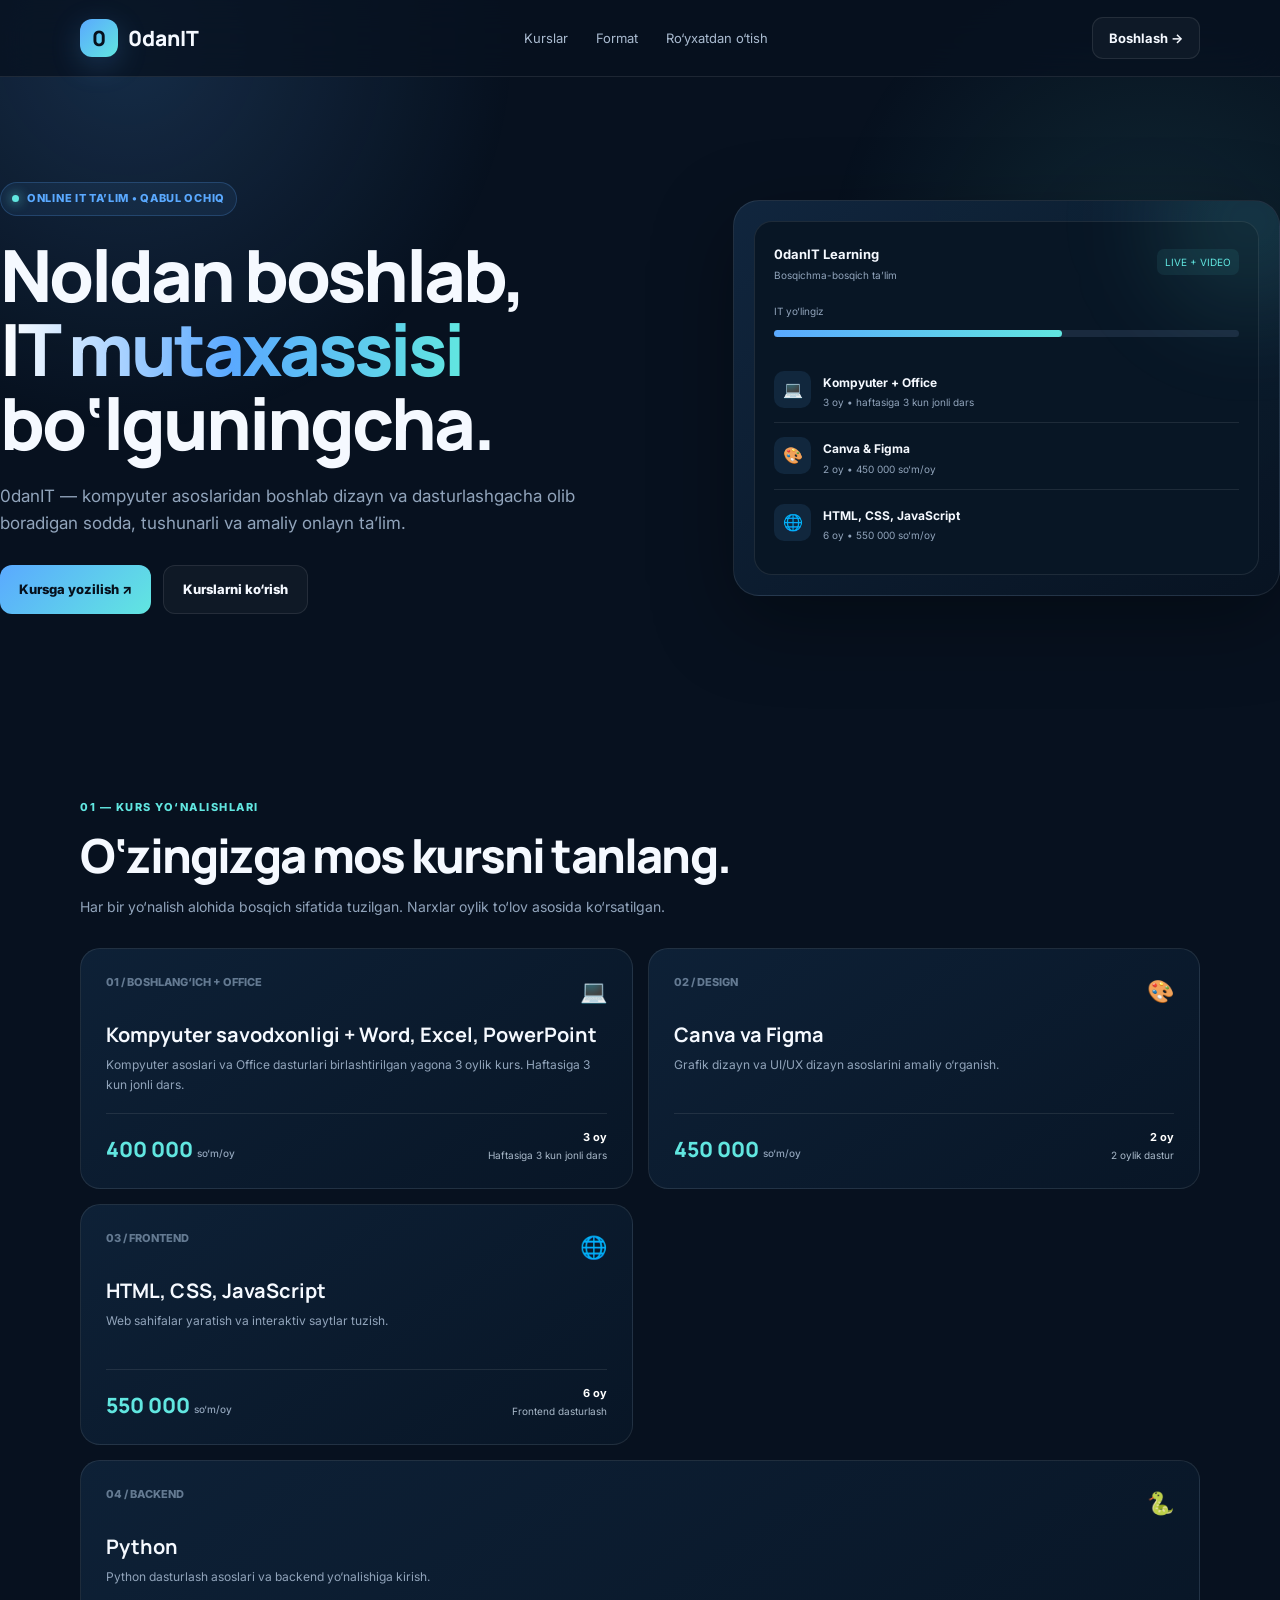
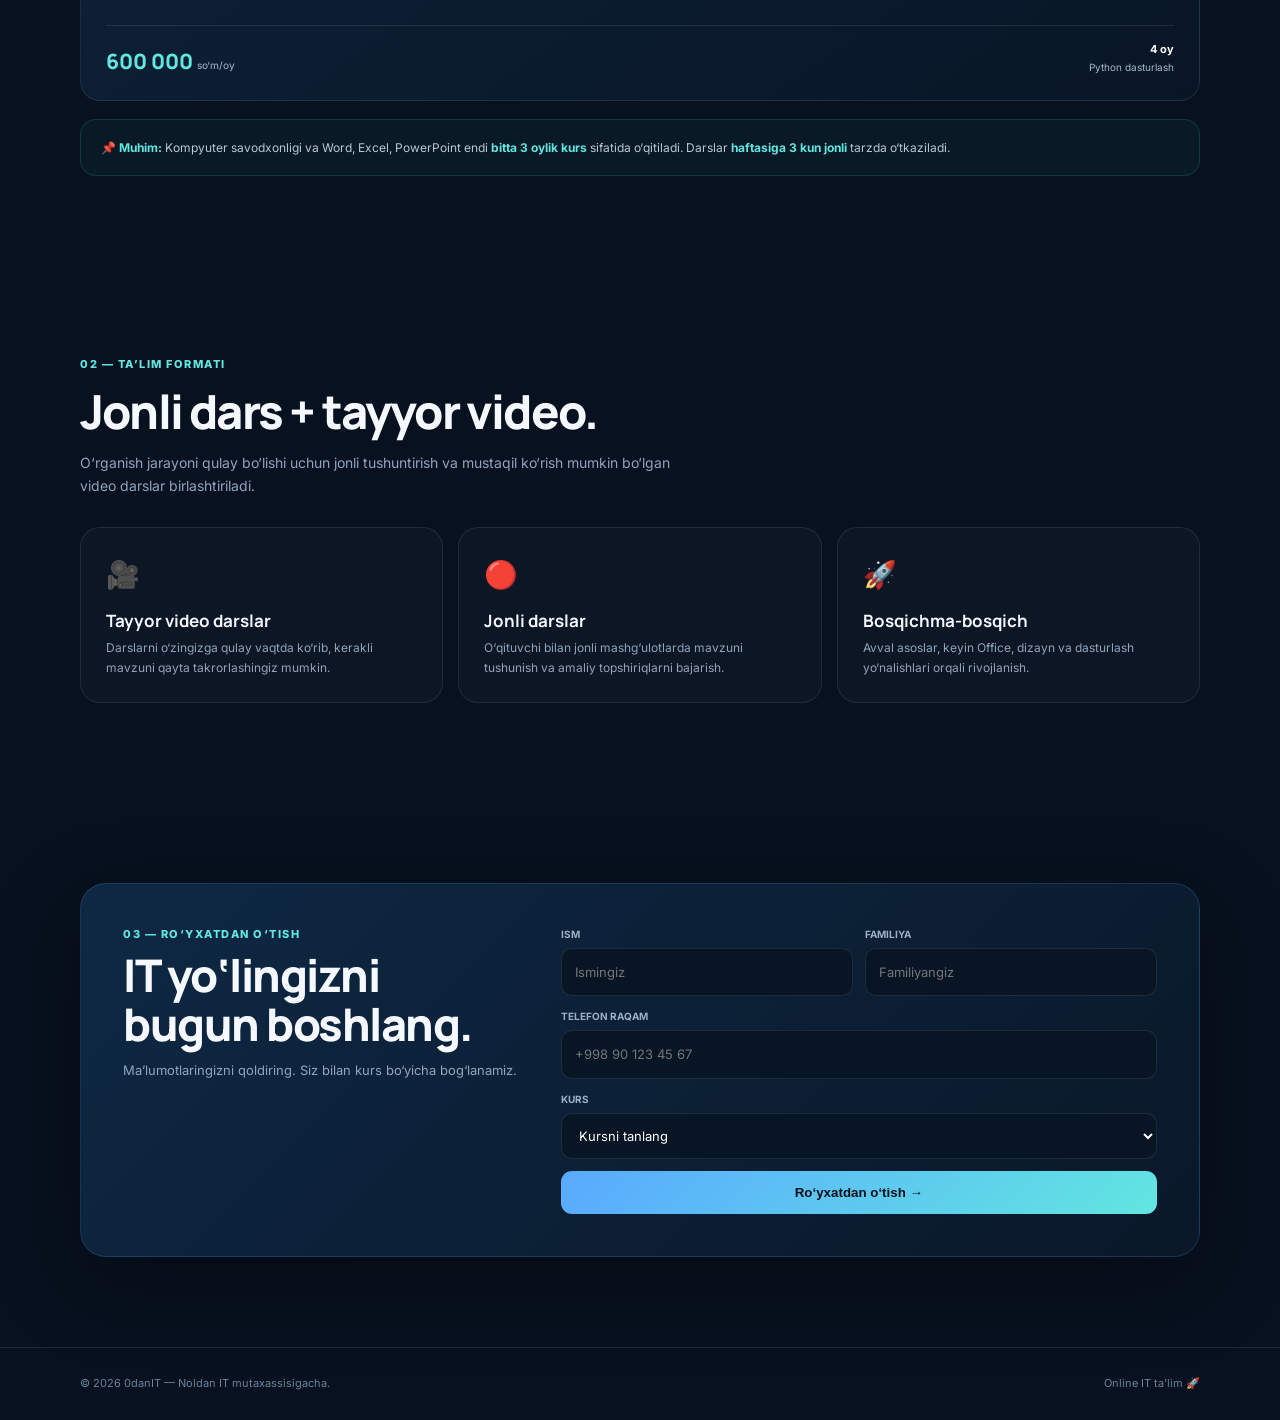
==== index.html @ f0aab4a1 "Deploy 0danIT frontend" ====
<!DOCTYPE html>
<html lang="uz">
<head>
<meta charset="UTF-8">
<meta name="viewport" content="width=device-width, initial-scale=1.0">
<meta name="description" content="0danIT — noldan boshlab IT mutaxassisi bo‘lishgacha bo‘lgan onlayn IT kurslar.">
<title>0danIT — Noldan IT mutaxassisigacha</title>
<link rel="stylesheet" href="css/style.css">
</head>
<body>
<header>
<div class="container"><nav>
<a class="logo" href="#"><span class="logo-mark">0</span>0danIT</a>
<div class="links"><a href="#kurslar">Kurslar</a><a href="#format">Format</a><a href="#royxat">Ro‘yxatdan o‘tish</a></div>
<a class="nav-cta" href="#royxat">Boshlash →</a>
</nav></div>
</header>

<main>
<section class="hero">
<div class="container" style="display:contents">
<div>
<div class="badge"><i></i> ONLINE IT TA’LIM • QABUL OCHIQ</div>
<h1>Noldan boshlab,<br><span class="grad">IT mutaxassisi</span> bo‘lguningcha.</h1>
<p>0danIT — kompyuter asoslaridan boshlab dizayn va dasturlashgacha olib boradigan sodda, tushunarli va amaliy onlayn ta’lim.</p>
<div class="actions"><a class="btn primary" href="#royxat">Kursga yozilish ↗</a><a class="btn secondary" href="#kurslar">Kurslarni ko‘rish</a></div>
</div>
<div class="hero-visual"><div class="dashboard">
<div class="topline"><div><b style="font-size:13px">0danIT Learning</b><small style="display:block;color:var(--muted);font-size:10px">Bosqichma-bosqich ta’lim</small></div><span class="mini">LIVE + VIDEO</span></div>
<div style="font-size:10px;color:var(--muted)">IT yo‘lingiz</div><div class="track"><span></span></div>
<div class="module"><div class="ico">💻</div><div><b>Kompyuter + Office</b><small>3 oy • haftasiga 3 kun jonli dars</small></div></div>
<div class="module"><div class="ico">🎨</div><div><b>Canva & Figma</b><small>2 oy • 450 000 so‘m/oy</small></div></div>
<div class="module"><div class="ico">🌐</div><div><b>HTML, CSS, JavaScript</b><small>6 oy • 550 000 so‘m/oy</small></div></div>
</div></div>
</div>
</section>

<section id="kurslar">
<div class="container">
<div class="heading"><div class="eyebrow">01 — Kurs yo‘nalishlari</div><h2>O‘zingizga mos kursni tanlang.</h2><p>Har bir yo‘nalish alohida bosqich sifatida tuzilgan. Narxlar oylik to‘lov asosida ko‘rsatilgan.</p></div>
<div class="courses">
<article class="course"><div class="course-head"><span class="num">01 / BOSHLANG‘ICH + OFFICE</span><span class="emoji">💻</span></div><h3>Kompyuter savodxonligi + Word, Excel, PowerPoint</h3><p>Kompyuter asoslari va Office dasturlari birlashtirilgan yagona 3 oylik kurs. Haftasiga 3 kun jonli dars.</p><div class="meta"><div class="price">400 000 <small>so‘m/oy</small></div><div class="duration"><b>3 oy</b>Haftasiga 3 kun jonli dars</div></div></article>
<article class="course"><div class="course-head"><span class="num">02 / DESIGN</span><span class="emoji">🎨</span></div><h3>Canva va Figma</h3><p>Grafik dizayn va UI/UX dizayn asoslarini amaliy o‘rganish.</p><div class="meta"><div class="price">450 000 <small>so‘m/oy</small></div><div class="duration"><b>2 oy</b>2 oylik dastur</div></div></article>
<article class="course"><div class="course-head"><span class="num">03 / FRONTEND</span><span class="emoji">🌐</span></div><h3>HTML, CSS, JavaScript</h3><p>Web sahifalar yaratish va interaktiv saytlar tuzish.</p><div class="meta"><div class="price">550 000 <small>so‘m/oy</small></div><div class="duration"><b>6 oy</b>Frontend dasturlash</div></div></article>
<article class="course" style="grid-column:1/-1"><div class="course-head"><span class="num">04 / BACKEND</span><span class="emoji">🐍</span></div><h3>Python</h3><p>Python dasturlash asoslari va backend yo‘nalishiga kirish.</p><div class="meta"><div class="price">600 000 <small>so‘m/oy</small></div><div class="duration"><b>4 oy</b>Python dasturlash</div></div></article>
</div>
<div class="notice"><b>📌 Muhim:</b> Kompyuter savodxonligi va Word, Excel, PowerPoint endi <b>bitta 3 oylik kurs</b> sifatida o‘qitiladi. Darslar <b>haftasiga 3 kun jonli</b> tarzda o‘tkaziladi.</div>
</div>
</section>

<section id="format">
<div class="container">
<div class="heading"><div class="eyebrow">02 — Ta’lim formati</div><h2>Jonli dars + tayyor video.</h2><p>O‘rganish jarayoni qulay bo‘lishi uchun jonli tushuntirish va mustaqil ko‘rish mumkin bo‘lgan video darslar birlashtiriladi.</p></div>
<div class="format">
<div class="format-card"><div class="format-icon">🎥</div><h3>Tayyor video darslar</h3><p>Darslarni o‘zingizga qulay vaqtda ko‘rib, kerakli mavzuni qayta takrorlashingiz mumkin.</p></div>
<div class="format-card"><div class="format-icon">🔴</div><h3>Jonli darslar</h3><p>O‘qituvchi bilan jonli mashg‘ulotlarda mavzuni tushunish va amaliy topshiriqlarni bajarish.</p></div>
<div class="format-card"><div class="format-icon">🚀</div><h3>Bosqichma-bosqich</h3><p>Avval asoslar, keyin Office, dizayn va dasturlash yo‘nalishlari orqali rivojlanish.</p></div>
</div>
</div>
</section>

<section id="royxat">
<div class="container">
<div class="register">
<div><div class="eyebrow">03 — Ro‘yxatdan o‘tish</div><h2>IT yo‘lingizni bugun boshlang.</h2><p>Ma’lumotlaringizni qoldiring. Siz bilan kurs bo‘yicha bog‘lanamiz.</p></div>
<form id="registerForm">
<div class="field"><label>ISM</label><input name="firstName" placeholder="Ismingiz" required></div>
<div class="field"><label>FAMILIYA</label><input name="lastName" placeholder="Familiyangiz" required></div>
<div class="field full"><label>TELEFON RAQAM</label><input id="phone" name="phone" type="tel" placeholder="+998 90 123 45 67" required></div>
<div class="field full"><label>KURS</label><select name="course" required><option value="">Kursni tanlang</option><option>Kompyuter savodxonligi + Word, Excel, PowerPoint</option><option>Canva va Figma</option><option>HTML, CSS, JavaScript</option><option>Python</option></select></div>
<button class="submit" type="submit">Ro‘yxatdan o‘tish →</button>
<div class="success" id="success">✓ Ma’lumotlaringiz qabul qilindi. Tez orada siz bilan bog‘lanamiz.</div>
</form>
</div>
</div>
</section>
</main>

<footer><div class="container foot"><div>© 2026 0danIT — Noldan IT mutaxassisigacha.</div><div>Online IT ta’lim 🚀</div></div></footer>

<script>
const phone=document.getElementById('phone');
phone.addEventListener('input',()=>{
 let v=phone.value.replace(/\D/g,'');
 if(v.startsWith('998'))v=v.slice(3);
 v=v.slice(0,9); let x='+998';
 if(v)x+=' '+v.slice(0,2); if(v.length>2)x+=' '+v.slice(2,5);
 if(v.length>5)x+=' '+v.slice(5,7); if(v.length>7)x+=' '+v.slice(7,9);
 phone.value=x;
});
document.getElementById('registerForm').addEventListener('submit',e=>{
 e.preventDefault();
 document.getElementById('success').style.display='block';
 e.target.querySelector('.submit').textContent='Ro‘yxatdan o‘tildi ✓';
});
</script>
</body>
</html>
---- css/style.css ----
@import url('https://fonts.googleapis.com/css2?family=Inter:wght@400;500;600;700;800&family=Manrope:wght@700;800&display=swap');
:root{
  --bg:#07111f;--bg2:#0b1728;--card:#0d1d31;--card2:#10243b;
  --text:#f5f9ff;--muted:#91a4bb;--blue:#5aa9ff;--cyan:#61e6e0;
  --line:rgba(255,255,255,.09);--shadow:0 25px 80px rgba(0,0,0,.35);
}
*{box-sizing:border-box;margin:0;padding:0}
html{scroll-behavior:smooth}
body{font-family:Inter,sans-serif;background:var(--bg);color:var(--text);line-height:1.6}
body:before{content:"";position:fixed;inset:0;z-index:-2;background:
radial-gradient(circle at 10% 5%,rgba(90,169,255,.18),transparent 27%),
radial-gradient(circle at 90% 30%,rgba(97,230,224,.10),transparent 25%)}
a{text-decoration:none;color:inherit}.container{width:min(1120px,calc(100% - 36px));margin:auto}
header{position:sticky;top:0;z-index:20;background:rgba(7,17,31,.78);backdrop-filter:blur(18px);border-bottom:1px solid var(--line)}
nav{height:76px;display:flex;align-items:center;justify-content:space-between}
.logo{display:flex;align-items:center;gap:10px;font:800 21px Manrope}.logo-mark{width:38px;height:38px;border-radius:12px;display:grid;place-items:center;background:linear-gradient(135deg,var(--blue),var(--cyan));color:#06101c;box-shadow:0 8px 30px rgba(90,169,255,.22)}
.links{display:flex;gap:28px;color:#aabbd0;font-size:13px}.links a:hover{color:#fff}
.nav-cta{padding:10px 16px;border:1px solid var(--line);border-radius:11px;font-size:13px;font-weight:700;background:rgba(255,255,255,.035)}
.hero{padding:105px 0 95px;display:grid;grid-template-columns:1.1fr .9fr;gap:65px;align-items:center}
.badge{display:inline-flex;align-items:center;gap:8px;padding:7px 11px;border-radius:999px;background:rgba(90,169,255,.08);border:1px solid rgba(90,169,255,.22);color:var(--blue);font-size:11px;font-weight:800;letter-spacing:.7px;margin-bottom:22px}
.badge i{width:7px;height:7px;border-radius:50%;background:var(--cyan);box-shadow:0 0 12px var(--cyan)}
h1{font:800 clamp(43px,6vw,72px)/1.03 Manrope;letter-spacing:-3px}.grad{background:linear-gradient(90deg,#fff,var(--blue),var(--cyan));color:transparent;background-clip:text;-webkit-background-clip:text}
.hero p{max-width:590px;color:var(--muted);font-size:17px;margin:23px 0 28px}
.actions{display:flex;gap:12px;flex-wrap:wrap}.btn{padding:13px 19px;border-radius:12px;font-size:13px;font-weight:800;display:inline-flex;align-items:center;gap:8px}.primary{background:linear-gradient(135deg,var(--blue),var(--cyan));color:#06101c}.secondary{border:1px solid var(--line);background:rgba(255,255,255,.035)}
.hero-visual{border:1px solid var(--line);background:linear-gradient(145deg,rgba(17,39,63,.96),rgba(8,20,34,.96));padding:20px;border-radius:26px;box-shadow:var(--shadow);position:relative;overflow:hidden}
.hero-visual:after{content:"";position:absolute;width:180px;height:180px;right:-60px;top:-70px;background:rgba(97,230,224,.13);filter:blur(50px);border-radius:50%}
.dashboard{border:1px solid var(--line);border-radius:18px;background:#081625;padding:19px}.topline{display:flex;justify-content:space-between;align-items:center;margin-bottom:20px}.mini{font-size:10px;color:var(--cyan);background:rgba(97,230,224,.08);padding:5px 8px;border-radius:7px}
.track{height:7px;background:#1a2a3e;border-radius:99px;margin:11px 0 20px}.track span{display:block;width:62%;height:100%;border-radius:99px;background:linear-gradient(90deg,var(--blue),var(--cyan))}
.module{display:flex;gap:12px;align-items:center;padding:12px 0;border-bottom:1px solid var(--line)}.module:last-child{border:0}.ico{width:37px;height:37px;border-radius:10px;background:#11273d;display:grid;place-items:center}.module b{font-size:12px}.module small{display:block;color:var(--muted);font-size:10px}
section{padding:90px 0}.heading{margin-bottom:30px}.eyebrow{font-size:11px;letter-spacing:1.5px;color:var(--cyan);font-weight:800;text-transform:uppercase}.heading h2{font:800 clamp(31px,4vw,47px) Manrope;letter-spacing:-1.8px;margin-top:6px}.heading p{color:var(--muted);font-size:14px;max-width:600px;margin-top:9px}
.courses{display:grid;grid-template-columns:repeat(2,1fr);gap:15px}.course{padding:25px;border:1px solid var(--line);border-radius:20px;background:linear-gradient(145deg,rgba(15,35,57,.9),rgba(9,23,39,.9));transition:.25s}.course:hover{transform:translateY(-4px);border-color:rgba(90,169,255,.35)}
.course-head{display:flex;justify-content:space-between}.num{font-size:11px;color:#647a92;font-weight:800}.emoji{font-size:22px}.course h3{font:700 20px Manrope;margin:12px 0 7px}.course p{font-size:12px;color:var(--muted);min-height:40px}
.meta{display:flex;justify-content:space-between;align-items:end;border-top:1px solid var(--line);margin-top:18px;padding-top:15px}.price{font:800 21px Manrope;color:var(--cyan)}.price small{font:500 10px Inter;color:var(--muted)}.duration{font-size:10px;color:#a9b9ca;text-align:right}.duration b{display:block;color:#fff;font-size:11px}
.notice{margin-top:18px;padding:18px 20px;border:1px solid rgba(97,230,224,.15);border-radius:16px;background:rgba(97,230,224,.04);font-size:12px;color:#b7c8d7}.notice b{color:var(--cyan)}
.format{display:grid;grid-template-columns:repeat(3,1fr);gap:15px}.format-card{padding:25px;border:1px solid var(--line);border-radius:20px;background:rgba(255,255,255,.025)}.format-icon{font-size:27px}.format-card h3{font:700 17px Manrope;margin:13px 0 6px}.format-card p{font-size:12px;color:var(--muted)}
.register{display:grid;grid-template-columns:.8fr 1.2fr;gap:40px;padding:42px;border-radius:26px;border:1px solid rgba(90,169,255,.18);background:linear-gradient(135deg,#0e2844,#0a1829);box-shadow:var(--shadow)}
.register h2{font:800 clamp(30px,4vw,45px)/1.08 Manrope;letter-spacing:-1.5px;margin-top:8px}.register p{color:var(--muted);font-size:13px;margin-top:12px}
form{display:grid;grid-template-columns:1fr 1fr;gap:12px}.field{display:flex;flex-direction:column;gap:6px}.full{grid-column:1/-1}label{font-size:10px;color:#9cafc3;font-weight:700}input,select{border:1px solid var(--line);background:#071525;color:#fff;border-radius:11px;padding:13px;outline:none;font:inherit;font-size:13px}input:focus,select:focus{border-color:rgba(90,169,255,.65)}select option{background:#071525}.submit{grid-column:1/-1;border:0;border-radius:11px;padding:14px;background:linear-gradient(135deg,var(--blue),var(--cyan));font-weight:800;color:#06101c;cursor:pointer}.success{display:none;grid-column:1/-1;padding:10px;border-radius:9px;background:rgba(97,230,224,.08);color:var(--cyan);font-size:11px;text-align:center}
footer{border-top:1px solid var(--line);padding:27px 0;color:#6f8298;font-size:11px}.foot{display:flex;justify-content:space-between}
@media(max-width:820px){.hero{grid-template-columns:1fr;padding-top:65px}.links{display:none}.courses{grid-template-columns:1fr}.format{grid-template-columns:1fr}.register{grid-template-columns:1fr;padding:28px}}
@media(max-width:560px){.container{width:calc(100% - 26px)}.hero{padding-bottom:55px}h1{letter-spacing:-2px}.hero p{font-size:15px}.register{border-radius:20px}.form{grid-template-columns:1fr}form{grid-template-columns:1fr}.full,.submit,.success{grid-column:auto}.foot{display:block}.foot div+div{margin-top:6px}}
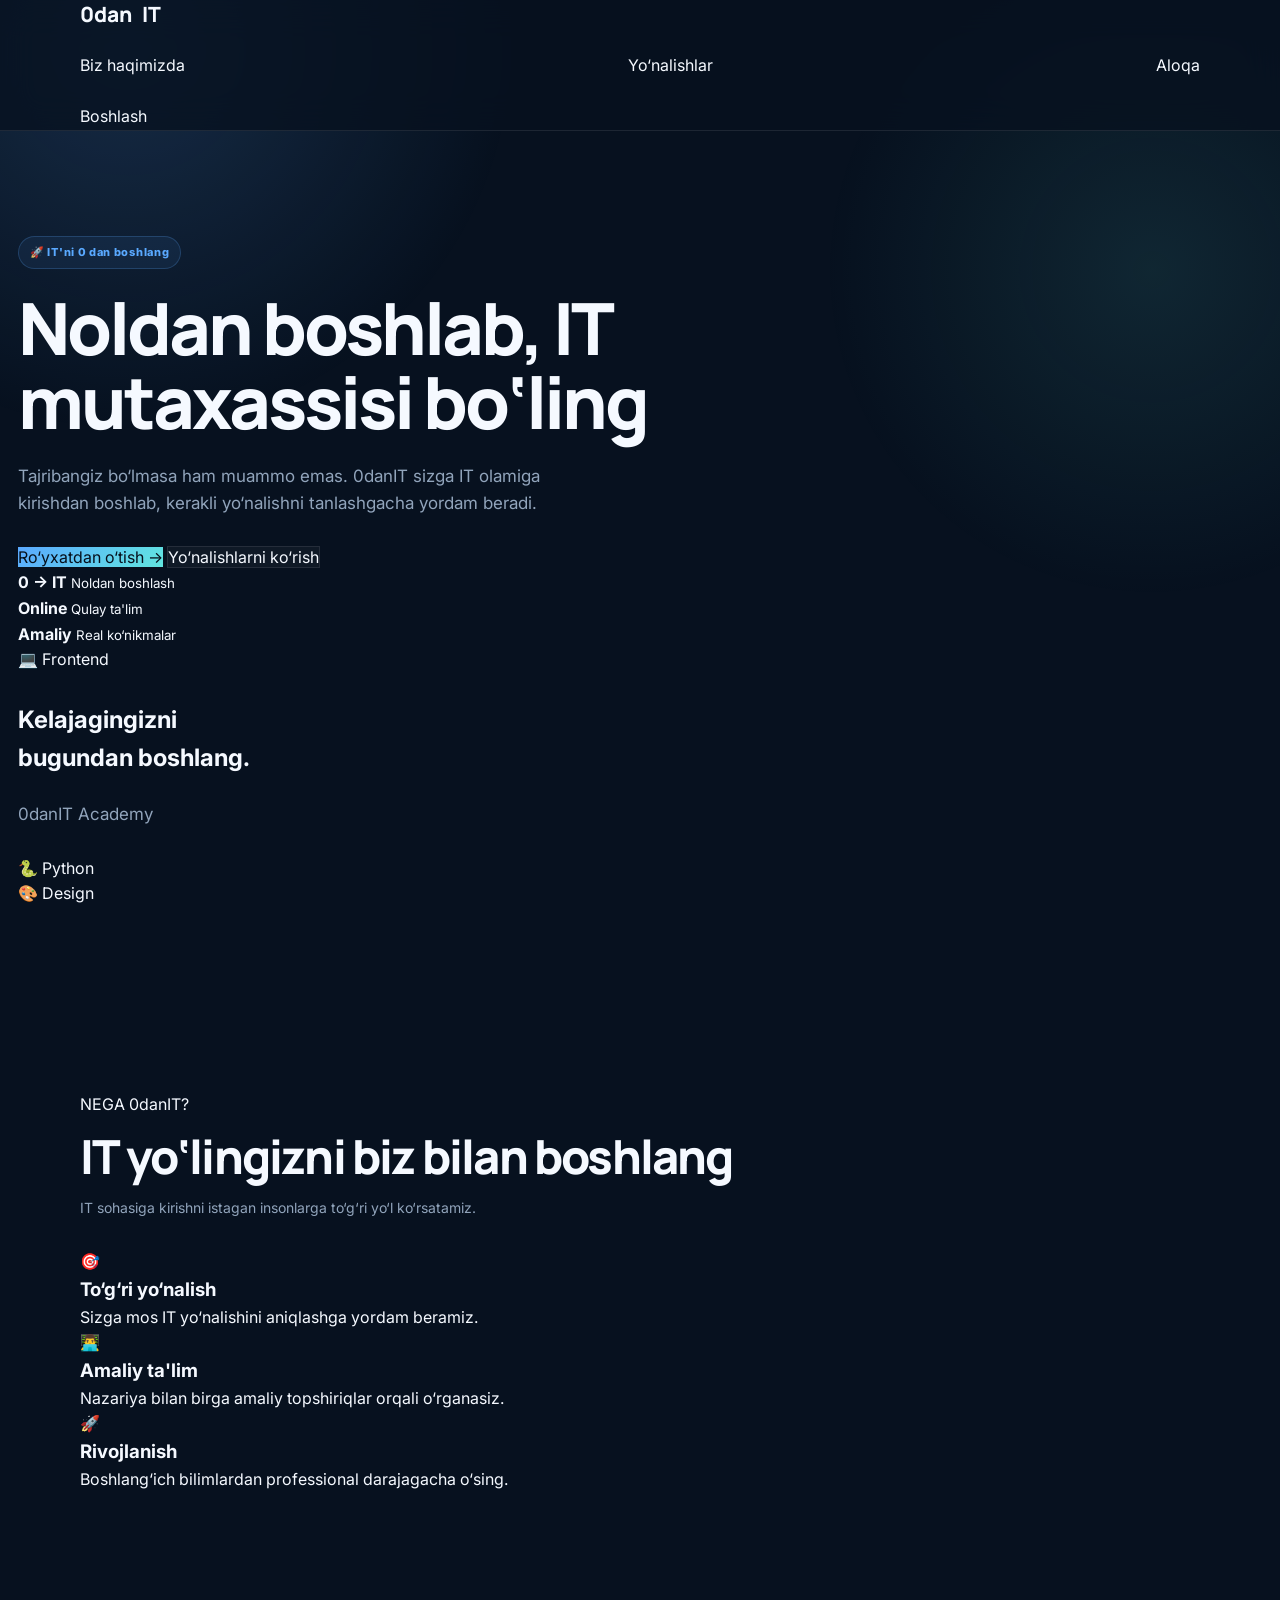
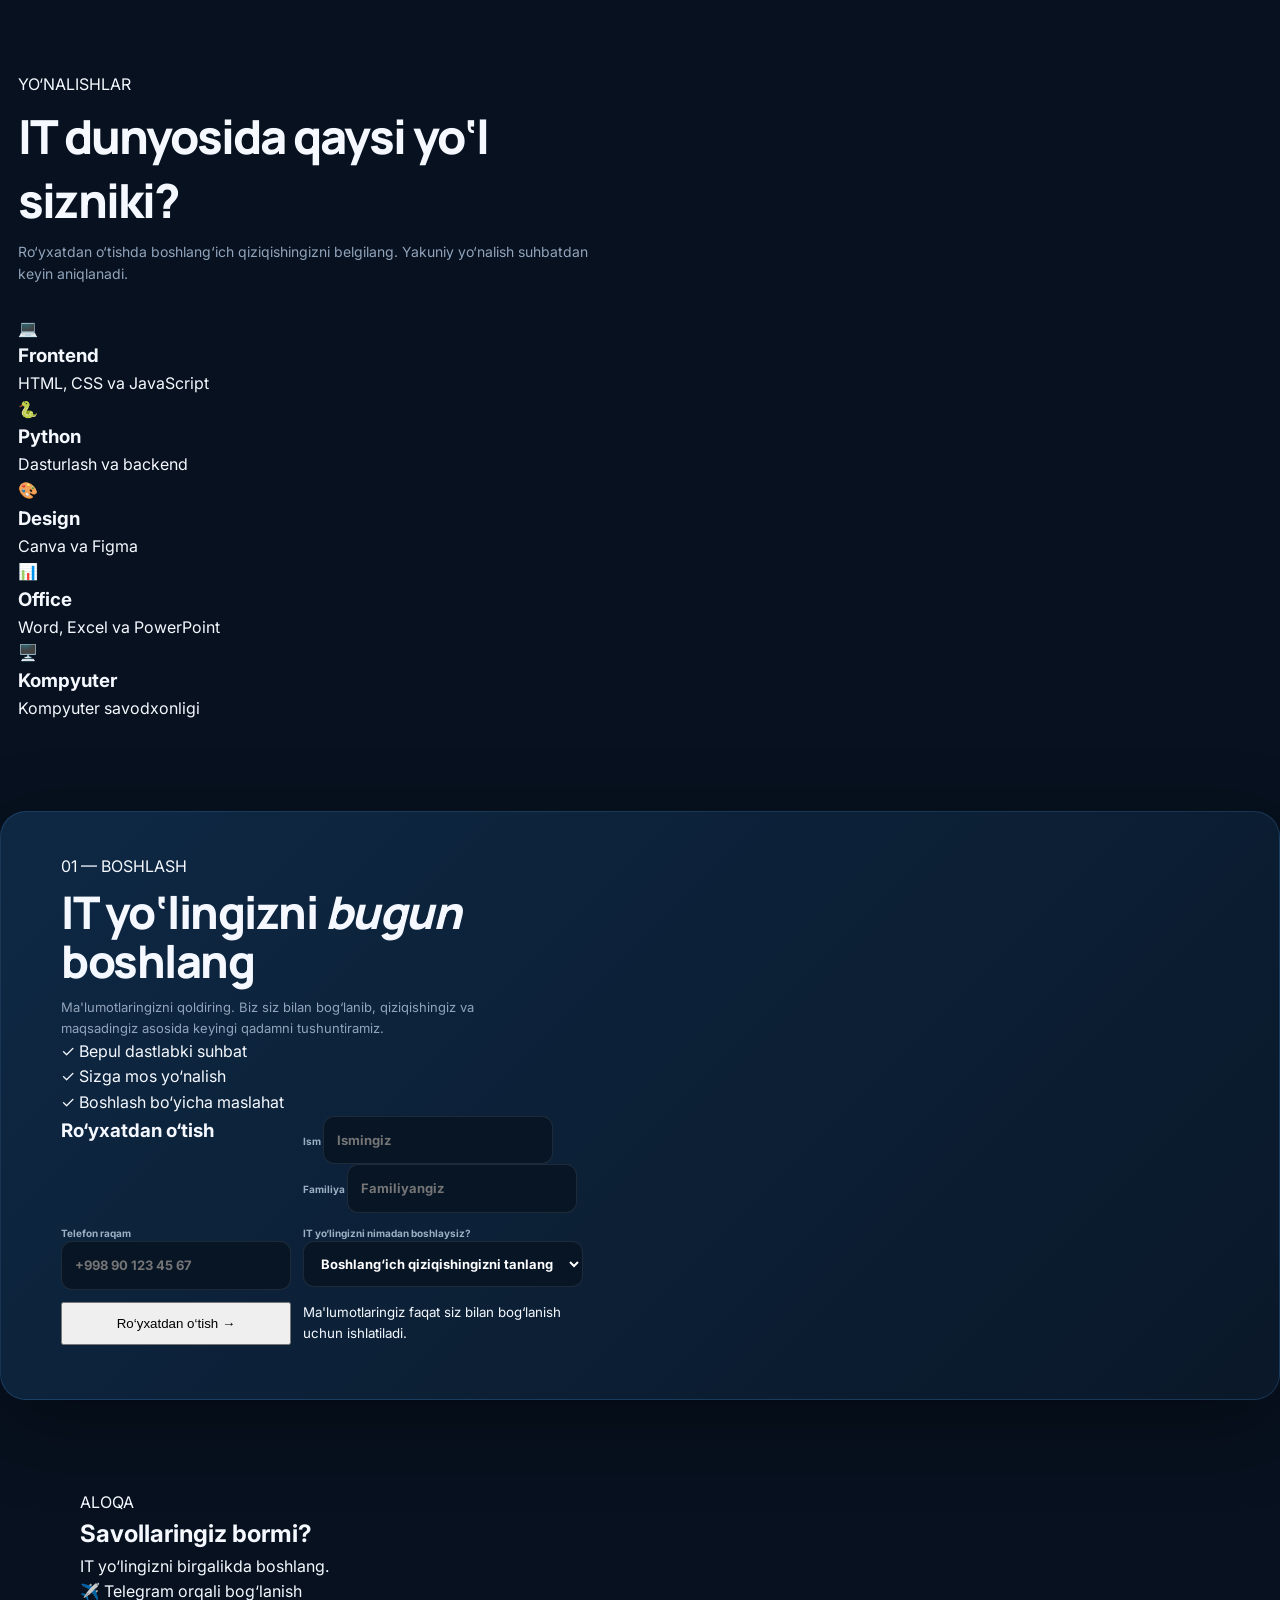
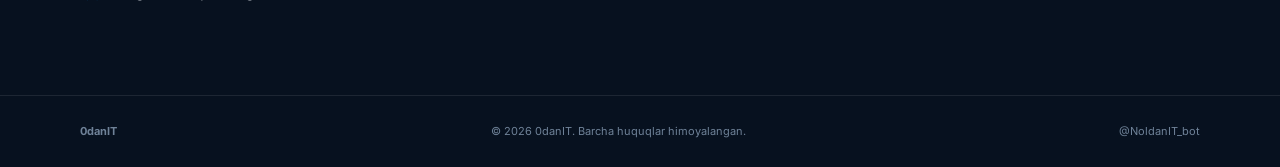
==== commit 54ca4a53: "Update index.html - clean new version" ====
--- a/index.html
+++ b/index.html
@@ -1,98 +1,185 @@
 <!DOCTYPE html>
 <html lang="uz">
 <head>
-<meta charset="UTF-8">
-<meta name="viewport" content="width=device-width, initial-scale=1.0">
-<meta name="description" content="0danIT — noldan boshlab IT mutaxassisi bo‘lishgacha bo‘lgan onlayn IT kurslar.">
-<title>0danIT — Noldan IT mutaxassisigacha</title>
-<link rel="stylesheet" href="css/style.css">
+  <meta charset="UTF-8">
+  <meta name="viewport" content="width=device-width, initial-scale=1.0">
+  <title>0danIT — Noldan IT mutaxassisigacha</title>
+  <link rel="stylesheet" href="css/style.css">
 </head>
 <body>
-<header>
-<div class="container"><nav>
-<a class="logo" href="#"><span class="logo-mark">0</span>0danIT</a>
-<div class="links"><a href="#kurslar">Kurslar</a><a href="#format">Format</a><a href="#royxat">Ro‘yxatdan o‘tish</a></div>
-<a class="nav-cta" href="#royxat">Boshlash →</a>
-</nav></div>
-</header>
+  <header>
+    <div class="container nav">
+      <a class="logo" href="#"><span>0dan</span>IT</a>
+      <nav>
+        <a href="#about">Biz haqimizda</a>
+        <a href="#courses">Yo‘nalishlar</a>
+        <a href="#contact">Aloqa</a>
+      </nav>
+      <a class="nav-btn" href="#register">Boshlash</a>
+    </div>
+  </header>
 
-<main>
-<section class="hero">
-<div class="container" style="display:contents">
-<div>
-<div class="badge"><i></i> ONLINE IT TA’LIM • QABUL OCHIQ</div>
-<h1>Noldan boshlab,<br><span class="grad">IT mutaxassisi</span> bo‘lguningcha.</h1>
-<p>0danIT — kompyuter asoslaridan boshlab dizayn va dasturlashgacha olib boradigan sodda, tushunarli va amaliy onlayn ta’lim.</p>
-<div class="actions"><a class="btn primary" href="#royxat">Kursga yozilish ↗</a><a class="btn secondary" href="#kurslar">Kurslarni ko‘rish</a></div>
-</div>
-<div class="hero-visual"><div class="dashboard">
-<div class="topline"><div><b style="font-size:13px">0danIT Learning</b><small style="display:block;color:var(--muted);font-size:10px">Bosqichma-bosqich ta’lim</small></div><span class="mini">LIVE + VIDEO</span></div>
-<div style="font-size:10px;color:var(--muted)">IT yo‘lingiz</div><div class="track"><span></span></div>
-<div class="module"><div class="ico">💻</div><div><b>Kompyuter + Office</b><small>3 oy • haftasiga 3 kun jonli dars</small></div></div>
-<div class="module"><div class="ico">🎨</div><div><b>Canva & Figma</b><small>2 oy • 450 000 so‘m/oy</small></div></div>
-<div class="module"><div class="ico">🌐</div><div><b>HTML, CSS, JavaScript</b><small>6 oy • 550 000 so‘m/oy</small></div></div>
-</div></div>
-</div>
-</section>
+  <main>
+    <!-- HERO -->
+    <section class="hero">
+      <div class="container hero-grid">
+        <div>
+          <div class="badge">🚀 IT'ni 0 dan boshlang</div>
+          <h1>Noldan boshlab, <span>IT mutaxassisi</span> bo‘ling</h1>
+          <p>Tajribangiz bo‘lmasa ham muammo emas. 0danIT sizga IT olamiga kirishdan boshlab, kerakli yo‘nalishni tanlashgacha yordam beradi.</p>
+          <div class="buttons">
+            <a class="primary" href="#register">Ro‘yxatdan o‘tish →</a>
+            <a class="secondary" href="#courses">Yo‘nalishlarni ko‘rish</a>
+          </div>
+          <div class="stats">
+            <div>
+              <b>0 → IT</b>
+              <small>Noldan boshlash</small>
+            </div>
+            <div>
+              <b>Online</b>
+              <small>Qulay ta'lim</small>
+            </div>
+            <div>
+              <b>Amaliy</b>
+              <small>Real ko‘nikmalar</small>
+            </div>
+          </div>
+        </div>
 
-<section id="kurslar">
-<div class="container">
-<div class="heading"><div class="eyebrow">01 — Kurs yo‘nalishlari</div><h2>O‘zingizga mos kursni tanlang.</h2><p>Har bir yo‘nalish alohida bosqich sifatida tuzilgan. Narxlar oylik to‘lov asosida ko‘rsatilgan.</p></div>
-<div class="courses">
-<article class="course"><div class="course-head"><span class="num">01 / BOSHLANG‘ICH + OFFICE</span><span class="emoji">💻</span></div><h3>Kompyuter savodxonligi + Word, Excel, PowerPoint</h3><p>Kompyuter asoslari va Office dasturlari birlashtirilgan yagona 3 oylik kurs. Haftasiga 3 kun jonli dars.</p><div class="meta"><div class="price">400 000 <small>so‘m/oy</small></div><div class="duration"><b>3 oy</b>Haftasiga 3 kun jonli dars</div></div></article>
-<article class="course"><div class="course-head"><span class="num">02 / DESIGN</span><span class="emoji">🎨</span></div><h3>Canva va Figma</h3><p>Grafik dizayn va UI/UX dizayn asoslarini amaliy o‘rganish.</p><div class="meta"><div class="price">450 000 <small>so‘m/oy</small></div><div class="duration"><b>2 oy</b>2 oylik dastur</div></div></article>
-<article class="course"><div class="course-head"><span class="num">03 / FRONTEND</span><span class="emoji">🌐</span></div><h3>HTML, CSS, JavaScript</h3><p>Web sahifalar yaratish va interaktiv saytlar tuzish.</p><div class="meta"><div class="price">550 000 <small>so‘m/oy</small></div><div class="duration"><b>6 oy</b>Frontend dasturlash</div></div></article>
-<article class="course" style="grid-column:1/-1"><div class="course-head"><span class="num">04 / BACKEND</span><span class="emoji">🐍</span></div><h3>Python</h3><p>Python dasturlash asoslari va backend yo‘nalishiga kirish.</p><div class="meta"><div class="price">600 000 <small>so‘m/oy</small></div><div class="duration"><b>4 oy</b>Python dasturlash</div></div></article>
-</div>
-<div class="notice"><b>📌 Muhim:</b> Kompyuter savodxonligi va Word, Excel, PowerPoint endi <b>bitta 3 oylik kurs</b> sifatida o‘qitiladi. Darslar <b>haftasiga 3 kun jonli</b> tarzda o‘tkaziladi.</div>
-</div>
-</section>
+        <div class="visual">
+          <div class="float one">💻 Frontend</div>
+          <div class="code">
+            <div class="dots"><i></i><i></i><i></i></div>
+            <div class="codein">
+              <p><hello></p>
+              <h2>Kelajagingizni</h2>
+              <h2>bugundan boshlang.</h2>
+              <p>0danIT Academy</p>
+            </div>
+          </div>
+          <div class="float two">🐍 Python</div>
+          <div class="float three">🎨 Design</div>
+        </div>
+      </div>
+    </section>
 
-<section id="format">
-<div class="container">
-<div class="heading"><div class="eyebrow">02 — Ta’lim formati</div><h2>Jonli dars + tayyor video.</h2><p>O‘rganish jarayoni qulay bo‘lishi uchun jonli tushuntirish va mustaqil ko‘rish mumkin bo‘lgan video darslar birlashtiriladi.</p></div>
-<div class="format">
-<div class="format-card"><div class="format-icon">🎥</div><h3>Tayyor video darslar</h3><p>Darslarni o‘zingizga qulay vaqtda ko‘rib, kerakli mavzuni qayta takrorlashingiz mumkin.</p></div>
-<div class="format-card"><div class="format-icon">🔴</div><h3>Jonli darslar</h3><p>O‘qituvchi bilan jonli mashg‘ulotlarda mavzuni tushunish va amaliy topshiriqlarni bajarish.</p></div>
-<div class="format-card"><div class="format-icon">🚀</div><h3>Bosqichma-bosqich</h3><p>Avval asoslar, keyin Office, dizayn va dasturlash yo‘nalishlari orqali rivojlanish.</p></div>
-</div>
-</div>
-</section>
+    <!-- ABOUT -->
+    <section class="section" id="about">
+      <div class="container">
+        <div class="heading">
+          <span>NEGA 0danIT?</span>
+          <h2>IT yo‘lingizni biz bilan boshlang</h2>
+          <p>IT sohasiga kirishni istagan insonlarga to‘g‘ri yo‘l ko‘rsatamiz.</p>
+        </div>
+        <div class="features">
+          <article>
+            <div>🎯</div>
+            <h3>To‘g‘ri yo‘nalish</h3>
+            <p>Sizga mos IT yo‘nalishini aniqlashga yordam beramiz.</p>
+          </article>
+          <article>
+            <div>👨‍💻</div>
+            <h3>Amaliy ta'lim</h3>
+            <p>Nazariya bilan birga amaliy topshiriqlar orqali o‘rganasiz.</p>
+          </article>
+          <article>
+            <div>🚀</div>
+            <h3>Rivojlanish</h3>
+            <p>Boshlang‘ich bilimlardan professional darajagacha o‘sing.</p>
+          </article>
+        </div>
+      </div>
+    </section>
 
-<section id="royxat">
-<div class="container">
-<div class="register">
-<div><div class="eyebrow">03 — Ro‘yxatdan o‘tish</div><h2>IT yo‘lingizni bugun boshlang.</h2><p>Ma’lumotlaringizni qoldiring. Siz bilan kurs bo‘yicha bog‘lanamiz.</p></div>
-<form id="registerForm">
-<div class="field"><label>ISM</label><input name="firstName" placeholder="Ismingiz" required></div>
-<div class="field"><label>FAMILIYA</label><input name="lastName" placeholder="Familiyangiz" required></div>
-<div class="field full"><label>TELEFON RAQAM</label><input id="phone" name="phone" type="tel" placeholder="+998 90 123 45 67" required></div>
-<div class="field full"><label>KURS</label><select name="course" required><option value="">Kursni tanlang</option><option>Kompyuter savodxonligi + Word, Excel, PowerPoint</option><option>Canva va Figma</option><option>HTML, CSS, JavaScript</option><option>Python</option></select></div>
-<button class="submit" type="submit">Ro‘yxatdan o‘tish →</button>
-<div class="success" id="success">✓ Ma’lumotlaringiz qabul qilindi. Tez orada siz bilan bog‘lanamiz.</div>
-</form>
-</div>
-</div>
-</section>
-</main>
+    <!-- COURSES -->
+    <section class="section courses" id="courses">
+      <div class="container">
+        <div class="heading">
+          <span>YO‘NALISHLAR</span>
+          <h2>IT dunyosida qaysi yo‘l sizniki?</h2>
+          <p>Ro‘yxatdan o‘tishda boshlang‘ich qiziqishingizni belgilang. Yakuniy yo‘nalish suhbatdan keyin aniqlanadi.</p>
+        </div>
+        <div class="course-grid">
+          <article>💻<h3>Frontend</h3><p>HTML, CSS va JavaScript</p></article>
+          <article>🐍<h3>Python</h3><p>Dasturlash va backend</p></article>
+          <article>🎨<h3>Design</h3><p>Canva va Figma</p></article>
+          <article>📊<h3>Office</h3><p>Word, Excel va PowerPoint</p></article>
+          <article>🖥️<h3>Kompyuter</h3><p>Kompyuter savodxonligi</p></article>
+        </div>
+      </div>
+    </section>
 
-<footer><div class="container foot"><div>© 2026 0danIT — Noldan IT mutaxassisigacha.</div><div>Online IT ta’lim 🚀</div></div></footer>
+    <!-- REGISTER -->
+    <section class="section register" id="register">
+      <div class="container register-box">
+        <div class="info">
+          <span>01 — BOSHLASH</span>
+          <h2>IT yo‘lingizni <em>bugun</em> boshlang</h2>
+          <p>Ma'lumotlaringizni qoldiring. Biz siz bilan bog‘lanib, qiziqishingiz va maqsadingiz asosida keyingi qadamni tushuntiramiz.</p>
+          <div class="points">
+            ✓ Bepul dastlabki suhbat<br>
+            ✓ Sizga mos yo‘nalish<br>
+            ✓ Boshlash bo‘yicha maslahat
+          </div>
+        </div>
 
-<script>
-const phone=document.getElementById('phone');
-phone.addEventListener('input',()=>{
- let v=phone.value.replace(/\D/g,'');
- if(v.startsWith('998'))v=v.slice(3);
- v=v.slice(0,9); let x='+998';
- if(v)x+=' '+v.slice(0,2); if(v.length>2)x+=' '+v.slice(2,5);
- if(v.length>5)x+=' '+v.slice(5,7); if(v.length>7)x+=' '+v.slice(7,9);
- phone.value=x;
-});
-document.getElementById('registerForm').addEventListener('submit',e=>{
- e.preventDefault();
- document.getElementById('success').style.display='block';
- e.target.querySelector('.submit').textContent='Ro‘yxatdan o‘tildi ✓';
-});
-</script>
+        <form id="registrationForm">
+          <h3>Ro‘yxatdan o‘tish</h3>
+          <div class="row">
+            <label>
+              Ism
+              <input id="firstName" required placeholder="Ismingiz">
+            </label>
+            <label>
+              Familiya
+              <input id="lastName" required placeholder="Familiyangiz">
+            </label>
+          </div>
+          <label>
+            Telefon raqam
+            <input id="phone" type="tel" required placeholder="+998 90 123 45 67">
+          </label>
+          <label>
+            IT yo‘lingizni nimadan boshlaysiz?
+            <select id="interest" required>
+              <option value="">Boshlang‘ich qiziqishingizni tanlang</option>
+              <option value="computer">🖥️ Kompyuterni o‘rganish</option>
+              <option value="office">📊 Word, Excel, PowerPoint</option>
+              <option value="design">🎨 Canva va Figma</option>
+              <option value="frontend">💻 Web dasturlash</option>
+              <option value="python">🐍 Python dasturlash</option>
+              <option value="unknown">🤔 Hali bilmayman, maslahat kerak</option>
+            </select>
+          </label>
+          <button type="submit">Ro‘yxatdan o‘tish →</button>
+          <small>Ma'lumotlaringiz faqat siz bilan bog‘lanish uchun ishlatiladi.</small>
+          <div id="formMessage"></div>
+        </form>
+      </div>
+    </section>
+
+    <!-- CONTACT -->
+    <section class="section contact" id="contact">
+      <div class="container contact-box">
+        <div>
+          <span>ALOQA</span>
+          <h2>Savollaringiz bormi?</h2>
+          <p>IT yo‘lingizni birgalikda boshlang.</p>
+        </div>
+        <a href="https://t.me/NoldanIT_bot" target="_blank" rel="noopener">✈️ Telegram orqali bog‘lanish</a>
+      </div>
+    </section>
+  </main>
+
+  <footer>
+    <div class="container foot">
+      <strong><span>0dan</span>IT</strong>
+      <p>© 2026 0danIT. Barcha huquqlar himoyalangan.</p>
+      <a href="https://t.me/NoldanIT_bot" target="_blank" rel="noopener">@NoldanIT_bot</a>
+    </div>
+  </footer>
+
+  <script src="js/script.js"></script>
 </body>
-</html>+</html>
